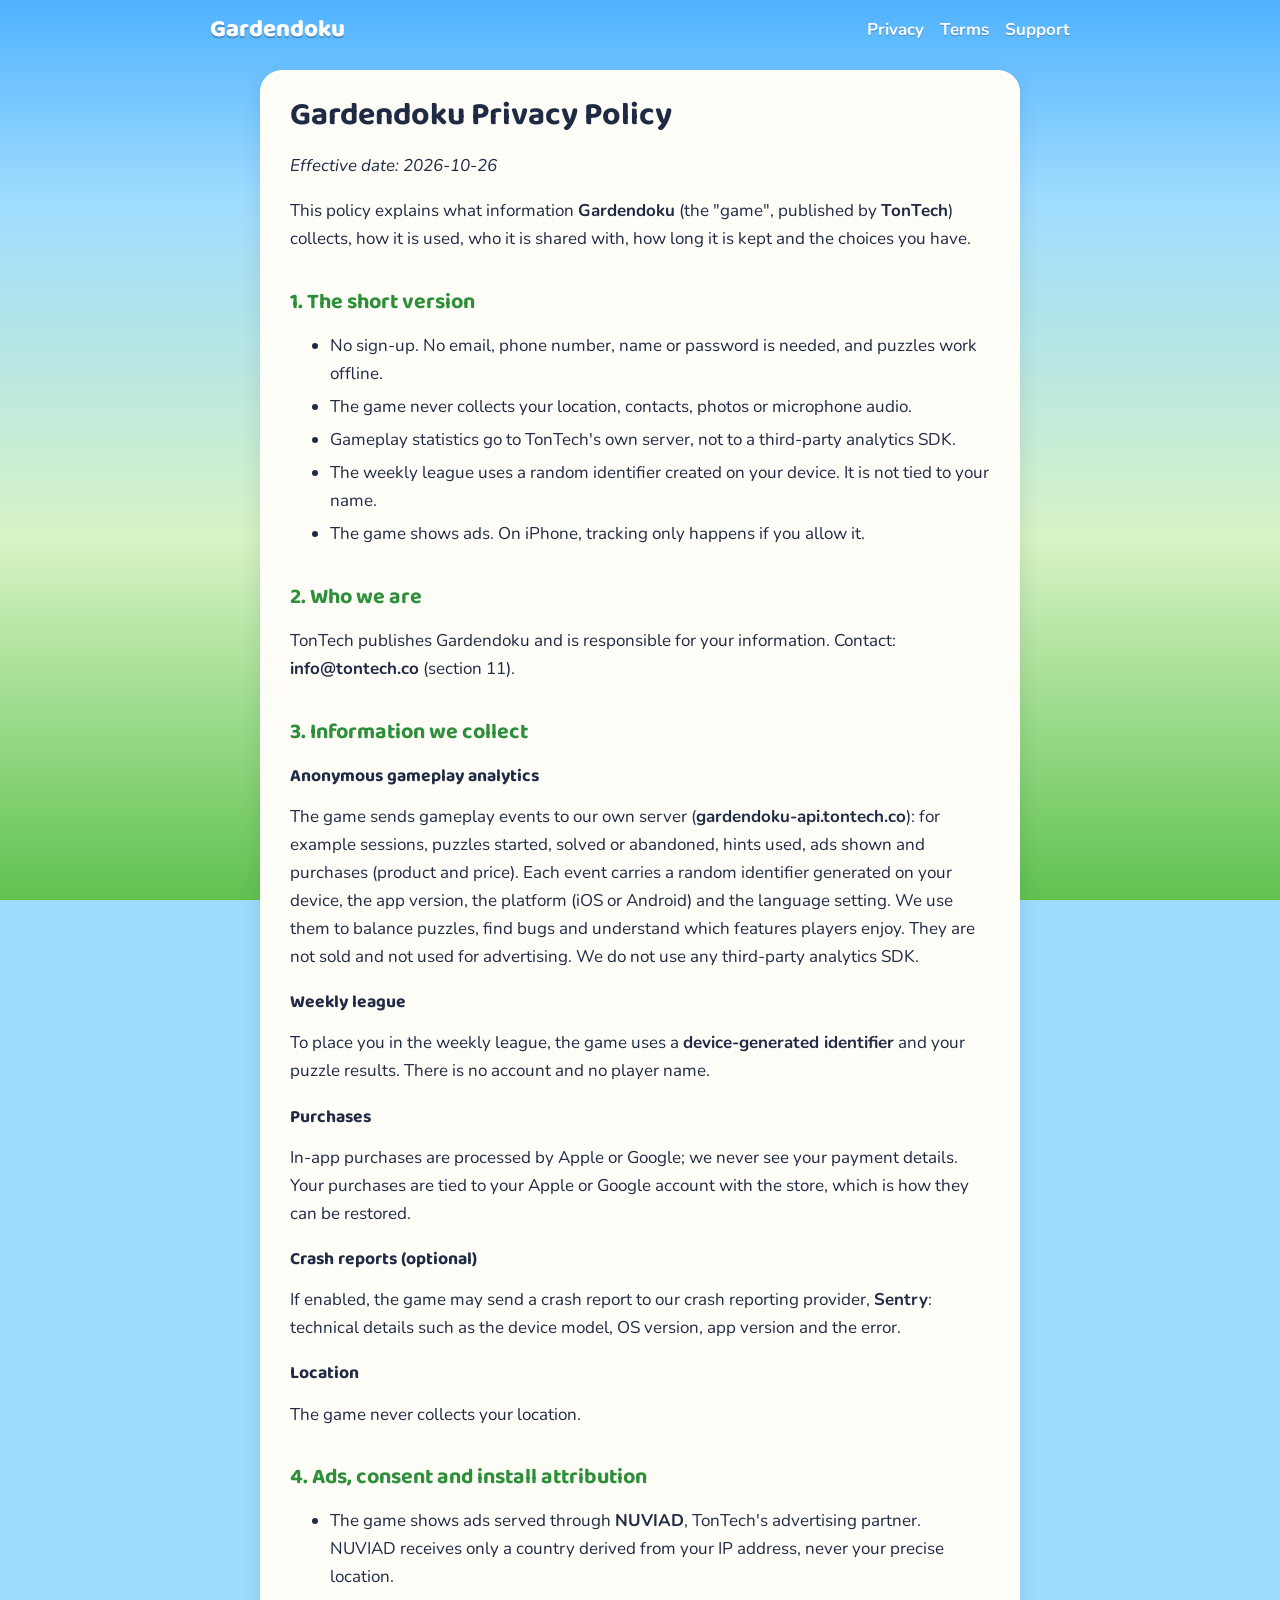
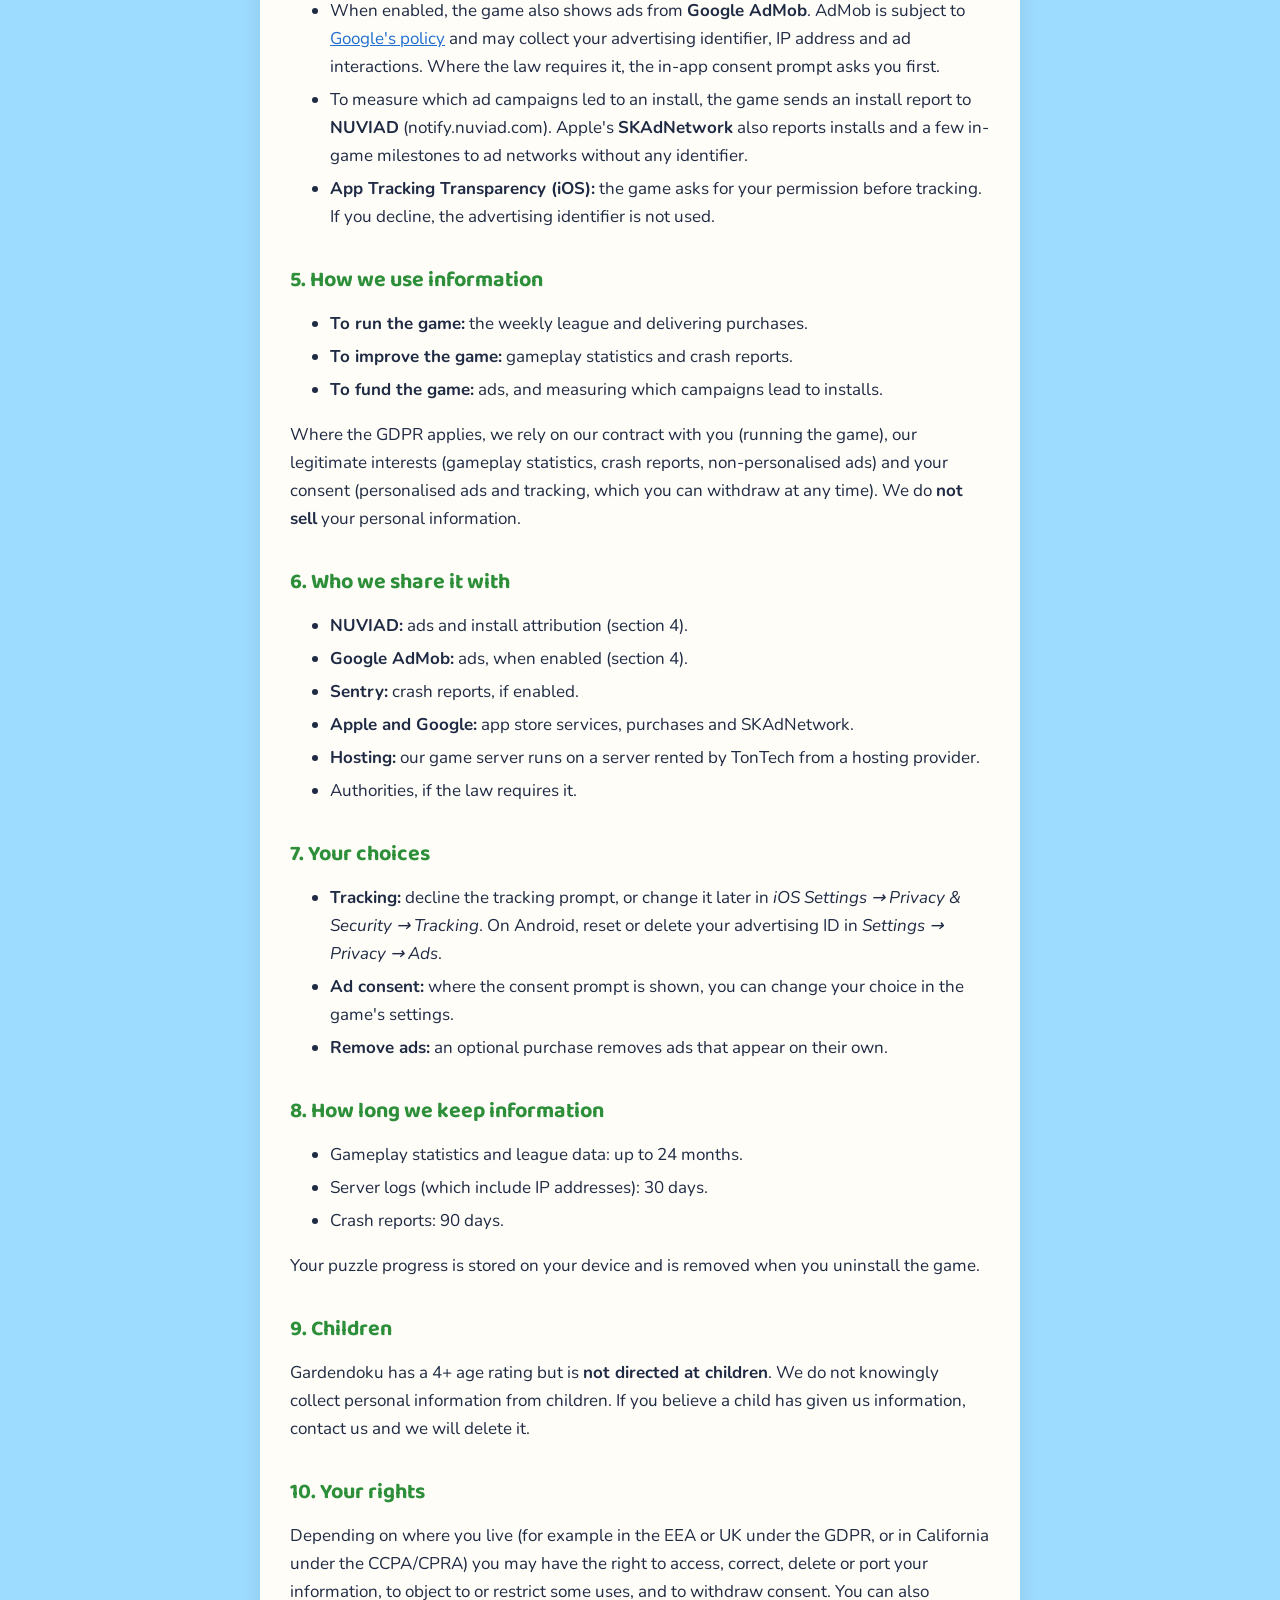
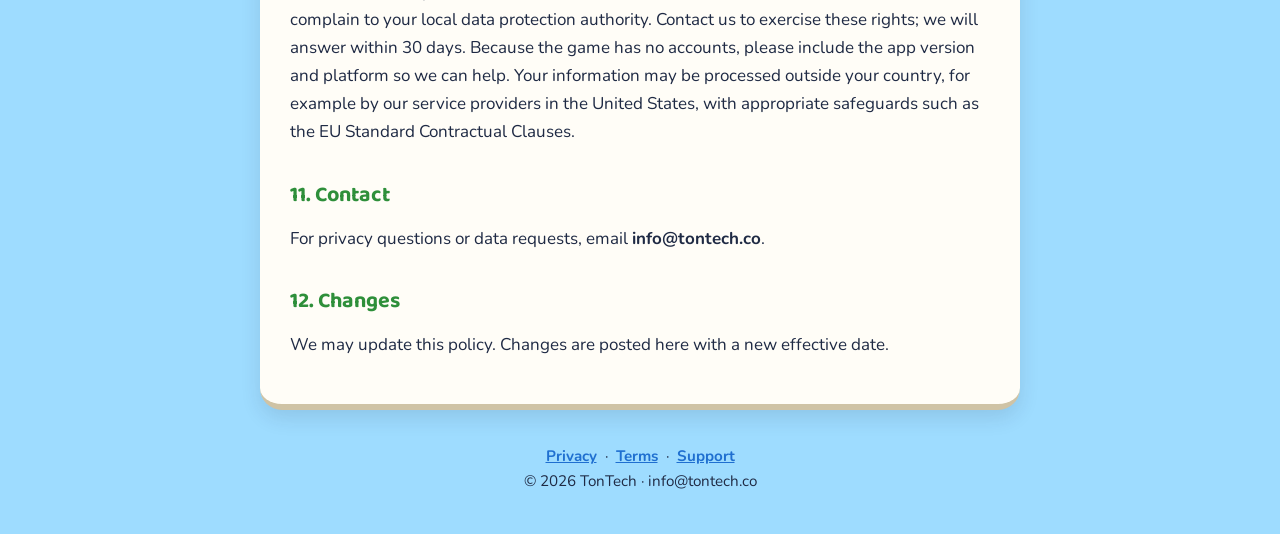
==== privacy/index.html @ f6119685 "feat: add Gardendoku support site (home, privacy, terms, support)" ====
<!doctype html>
<html lang="en">
<head>
<meta charset="utf-8">
<meta name="viewport" content="width=device-width, initial-scale=1">
<title>Gardendoku - Privacy Policy</title>
<meta name="description" content="What Gardendoku collects, why, and your choices.">
<meta name="theme-color" content="#4FB2FF">
<link rel="icon" href="../assets/icon.png">
<link rel="preconnect" href="https://fonts.googleapis.com"><link rel="preconnect" href="https://fonts.gstatic.com" crossorigin>
<link href="https://fonts.googleapis.com/css2?family=Baloo+2:wght@600;800&family=Nunito:wght@400;700;800&display=swap" rel="stylesheet">
<link rel="stylesheet" href="../assets/site.css">
</head>
<body>
<header class="site"><div class="wrap"><a class="brand" href="../">Gardendoku</a>
<nav><a href="../privacy/">Privacy</a><a href="../terms/">Terms</a><a href="../support/">Support</a></nav></div></header>
<main class="wrap"><div class="panel">
<h1>Gardendoku Privacy Policy</h1>
<p><em>Effective date: 2026-10-26</em></p>
<p>This policy explains what information <strong>Gardendoku</strong> (the "game", published by <strong>TonTech</strong>) collects, how it is used, who it is shared with, how long it is kept and the choices you have.</p>

<h2>1. The short version</h2>
<ul>
<li>No sign-up. No email, phone number, name or password is needed, and puzzles work offline.</li>
<li>The game never collects your location, contacts, photos or microphone audio.</li>
<li>Gameplay statistics go to TonTech's own server, not to a third-party analytics SDK.</li>
<li>The weekly league uses a random identifier created on your device. It is not tied to your name.</li>
<li>The game shows ads. On iPhone, tracking only happens if you allow it.</li>
</ul>

<h2>2. Who we are</h2>
<p>TonTech publishes Gardendoku and is responsible for your information. Contact: <strong>info@tontech.co</strong> (section 11).</p>

<h2>3. Information we collect</h2>
<h3>Anonymous gameplay analytics</h3>
<p>The game sends gameplay events to our own server (<strong>gardendoku-api.tontech.co</strong>): for example sessions, puzzles started, solved or abandoned, hints used, ads shown and purchases (product and price). Each event carries a random identifier generated on your device, the app version, the platform (iOS or Android) and the language setting. We use them to balance puzzles, find bugs and understand which features players enjoy. They are not sold and not used for advertising. We do not use any third-party analytics SDK.</p>
<h3>Weekly league</h3>
<p>To place you in the weekly league, the game uses a <strong>device-generated identifier</strong> and your puzzle results. There is no account and no player name.</p>
<h3>Purchases</h3>
<p>In-app purchases are processed by Apple or Google; we never see your payment details. Your purchases are tied to your Apple or Google account with the store, which is how they can be restored.</p>
<h3>Crash reports (optional)</h3>
<p>If enabled, the game may send a crash report to our crash reporting provider, <strong>Sentry</strong>: technical details such as the device model, OS version, app version and the error.</p>
<h3>Location</h3>
<p>The game never collects your location.</p>

<h2>4. Ads, consent and install attribution</h2>
<ul>
<li>The game shows ads served through <strong>NUVIAD</strong>, TonTech's advertising partner. NUVIAD receives only a country derived from your IP address, never your precise location.</li>
<li>When enabled, the game also shows ads from <strong>Google AdMob</strong>. AdMob is subject to <a href="https://policies.google.com/technologies/partner-sites" target="_blank" rel="noopener noreferrer">Google's policy</a> and may collect your advertising identifier, IP address and ad interactions. Where the law requires it, the in-app consent prompt asks you first.</li>
<li>To measure which ad campaigns led to an install, the game sends an install report to <strong>NUVIAD</strong> (notify.nuviad.com). Apple's <strong>SKAdNetwork</strong> also reports installs and a few in-game milestones to ad networks without any identifier.</li>
<li><strong>App Tracking Transparency (iOS):</strong> the game asks for your permission before tracking. If you decline, the advertising identifier is not used.</li>
</ul>

<h2>5. How we use information</h2>
<ul>
<li><strong>To run the game:</strong> the weekly league and delivering purchases.</li>
<li><strong>To improve the game:</strong> gameplay statistics and crash reports.</li>
<li><strong>To fund the game:</strong> ads, and measuring which campaigns lead to installs.</li>
</ul>
<p>Where the GDPR applies, we rely on our contract with you (running the game), our legitimate interests (gameplay statistics, crash reports, non-personalised ads) and your consent (personalised ads and tracking, which you can withdraw at any time). We do <strong>not sell</strong> your personal information.</p>

<h2>6. Who we share it with</h2>
<ul>
<li><strong>NUVIAD:</strong> ads and install attribution (section 4).</li>
<li><strong>Google AdMob:</strong> ads, when enabled (section 4).</li>
<li><strong>Sentry:</strong> crash reports, if enabled.</li>
<li><strong>Apple and Google:</strong> app store services, purchases and SKAdNetwork.</li>
<li><strong>Hosting:</strong> our game server runs on a server rented by TonTech from a hosting provider.</li>
<li>Authorities, if the law requires it.</li>
</ul>

<h2>7. Your choices</h2>
<ul>
<li><strong>Tracking:</strong> decline the tracking prompt, or change it later in <em>iOS Settings &rarr; Privacy &amp; Security &rarr; Tracking</em>. On Android, reset or delete your advertising ID in <em>Settings &rarr; Privacy &rarr; Ads</em>.</li>
<li><strong>Ad consent:</strong> where the consent prompt is shown, you can change your choice in the game's settings.</li>
<li><strong>Remove ads:</strong> an optional purchase removes ads that appear on their own.</li>
</ul>

<h2>8. How long we keep information</h2>
<ul>
<li>Gameplay statistics and league data: up to 24 months.</li>
<li>Server logs (which include IP addresses): 30 days.</li>
<li>Crash reports: 90 days.</li>
</ul>
<p>Your puzzle progress is stored on your device and is removed when you uninstall the game.</p>

<h2>9. Children</h2>
<p>Gardendoku has a 4+ age rating but is <strong>not directed at children</strong>. We do not knowingly collect personal information from children. If you believe a child has given us information, contact us and we will delete it.</p>

<h2>10. Your rights</h2>
<p>Depending on where you live (for example in the EEA or UK under the GDPR, or in California under the CCPA/CPRA) you may have the right to access, correct, delete or port your information, to object to or restrict some uses, and to withdraw consent. You can also complain to your local data protection authority. Contact us to exercise these rights; we will answer within 30 days. Because the game has no accounts, please include the app version and platform so we can help. Your information may be processed outside your country, for example by our service providers in the United States, with appropriate safeguards such as the EU Standard Contractual Clauses.</p>

<h2>11. Contact</h2>
<p>For privacy questions or data requests, email <strong>info@tontech.co</strong>.</p>

<h2>12. Changes</h2>
<p>We may update this policy. Changes are posted here with a new effective date.</p>

</div></main>
<footer><div class="wrap"><a href="../privacy/">Privacy</a> &nbsp;&middot;&nbsp; <a href="../terms/">Terms</a> &nbsp;&middot;&nbsp; <a href="../support/">Support</a><br>&copy; 2026 TonTech &middot; info@tontech.co</div></footer>
</body>
</html>
---- assets/site.css ----
:root { color-scheme: light; --ink:#1F2A44; --card:#FFFDF7; --edge:#CFC3A5; --green:#4CC854; --green-edge:#2E8F3A; --gold:#F0A800; }
* { box-sizing: border-box; }
body { margin:0; font:17px/1.65 "Nunito",system-ui,-apple-system,"Segoe UI",Roboto,sans-serif; color:var(--ink);
  background:#9EDCFF; background-image:linear-gradient(180deg,#4FB2FF 0%,#9EDCFF 22%,#D6F3C4 60%,#5FC24F 100%); background-attachment:fixed; min-height:100vh; }
h1,h2,h3,.brand { font-family:"Baloo 2","Nunito",system-ui,sans-serif; line-height:1.15; }
.wrap { max-width:900px; margin:0 auto; padding:0 20px; }
a { color:#1f6fd0; }
header.site { padding:16px 0; }
header.site .wrap { display:flex; align-items:center; justify-content:space-between; }
.brand { font-size:1.5rem; font-weight:800; color:#fff; text-decoration:none; text-shadow:0 2px 0 rgba(31,42,68,.3); }
nav a { color:#fff; font-weight:700; margin-left:16px; text-decoration:none; text-shadow:0 1px 0 rgba(31,42,68,.35); }
.card, .panel { background:var(--card); border-radius:22px; border-bottom:6px solid var(--edge); padding:22px 24px; box-shadow:0 8px 20px rgba(31,42,68,.12); }
.panel { max-width:760px; margin:10px auto 0; padding:28px 30px; }
.panel h1 { font-size:2rem; margin:0 0 .3em; }
.panel h2 { font-size:1.35rem; margin:1.7em 0 .3em; color:#2E8F3A; }
.panel h3 { font-size:1.1rem; margin:1.2em 0 .2em; }
.panel li { margin:.3em 0; }
.hero { text-align:center; padding:20px 0 30px; }
.hero img { width:200px; max-width:60%; border-radius:44px; box-shadow:0 14px 30px rgba(31,42,68,.3); }
.hero h1 { font-size:clamp(2.6rem,9vw,4rem); font-weight:800; margin:14px 0 4px; color:#fff; text-shadow:0 3px 0 rgba(31,42,68,.3); }
.tagline { font-size:1.3rem; font-weight:700; color:var(--ink); margin:0 0 20px; }
.badges { display:flex; gap:12px; justify-content:center; flex-wrap:wrap; margin-top:10px; }
.badge { display:inline-block; background:var(--green); color:#fff; font-weight:800; text-decoration:none; padding:12px 24px; border-radius:16px; border-bottom:5px solid var(--green-edge); }
.badge:hover { filter:brightness(1.05); }
h2.section { font-size:1.9rem; text-align:center; margin:36px 0 14px; color:var(--ink); }
.grid { display:grid; grid-template-columns:repeat(auto-fit,minmax(260px,1fr)); gap:16px; }
.card h3 { margin:0 0 4px; font-size:1.25rem; }
.card h3 span { color:var(--gold); }
.card p { margin:0; }
footer { text-align:center; padding:34px 0 40px; color:var(--ink); font-size:.95rem; }
footer a { font-weight:700; }
@media (max-width:620px) { .panel { padding:22px 18px; } }
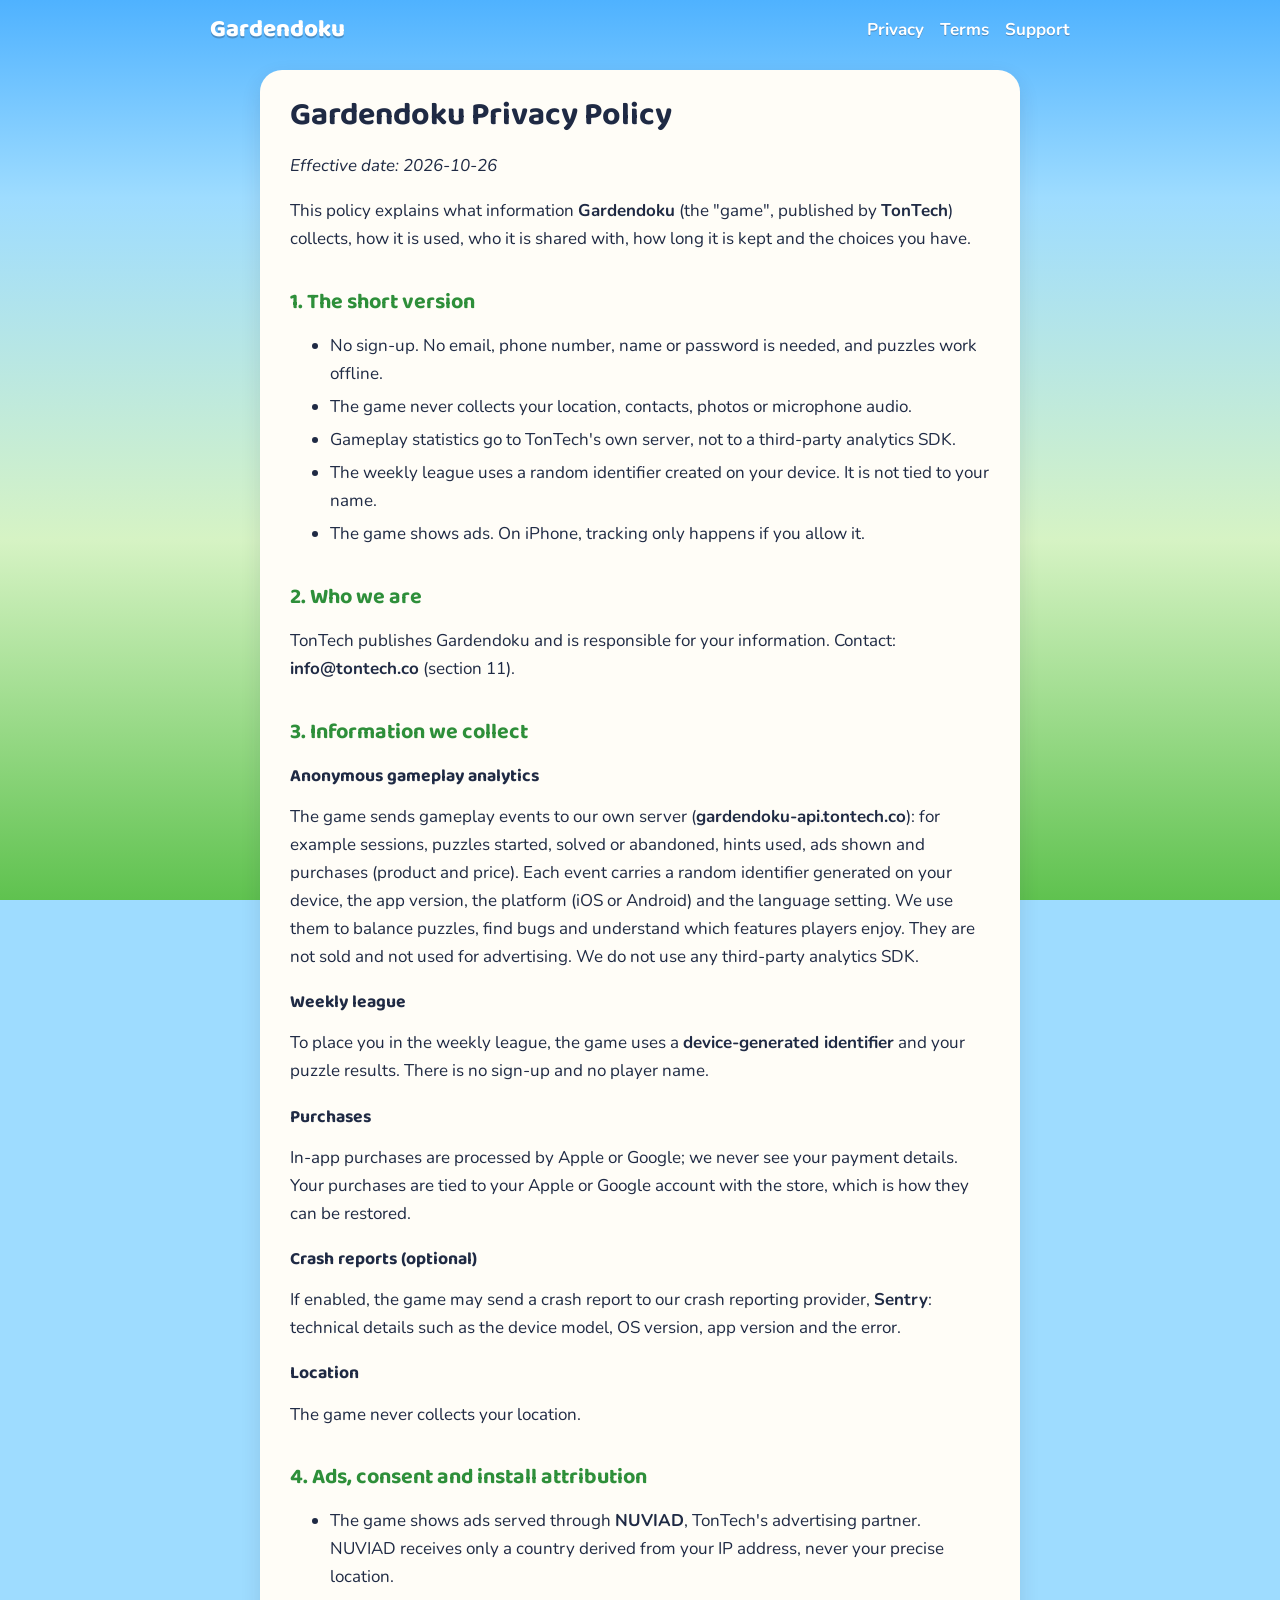
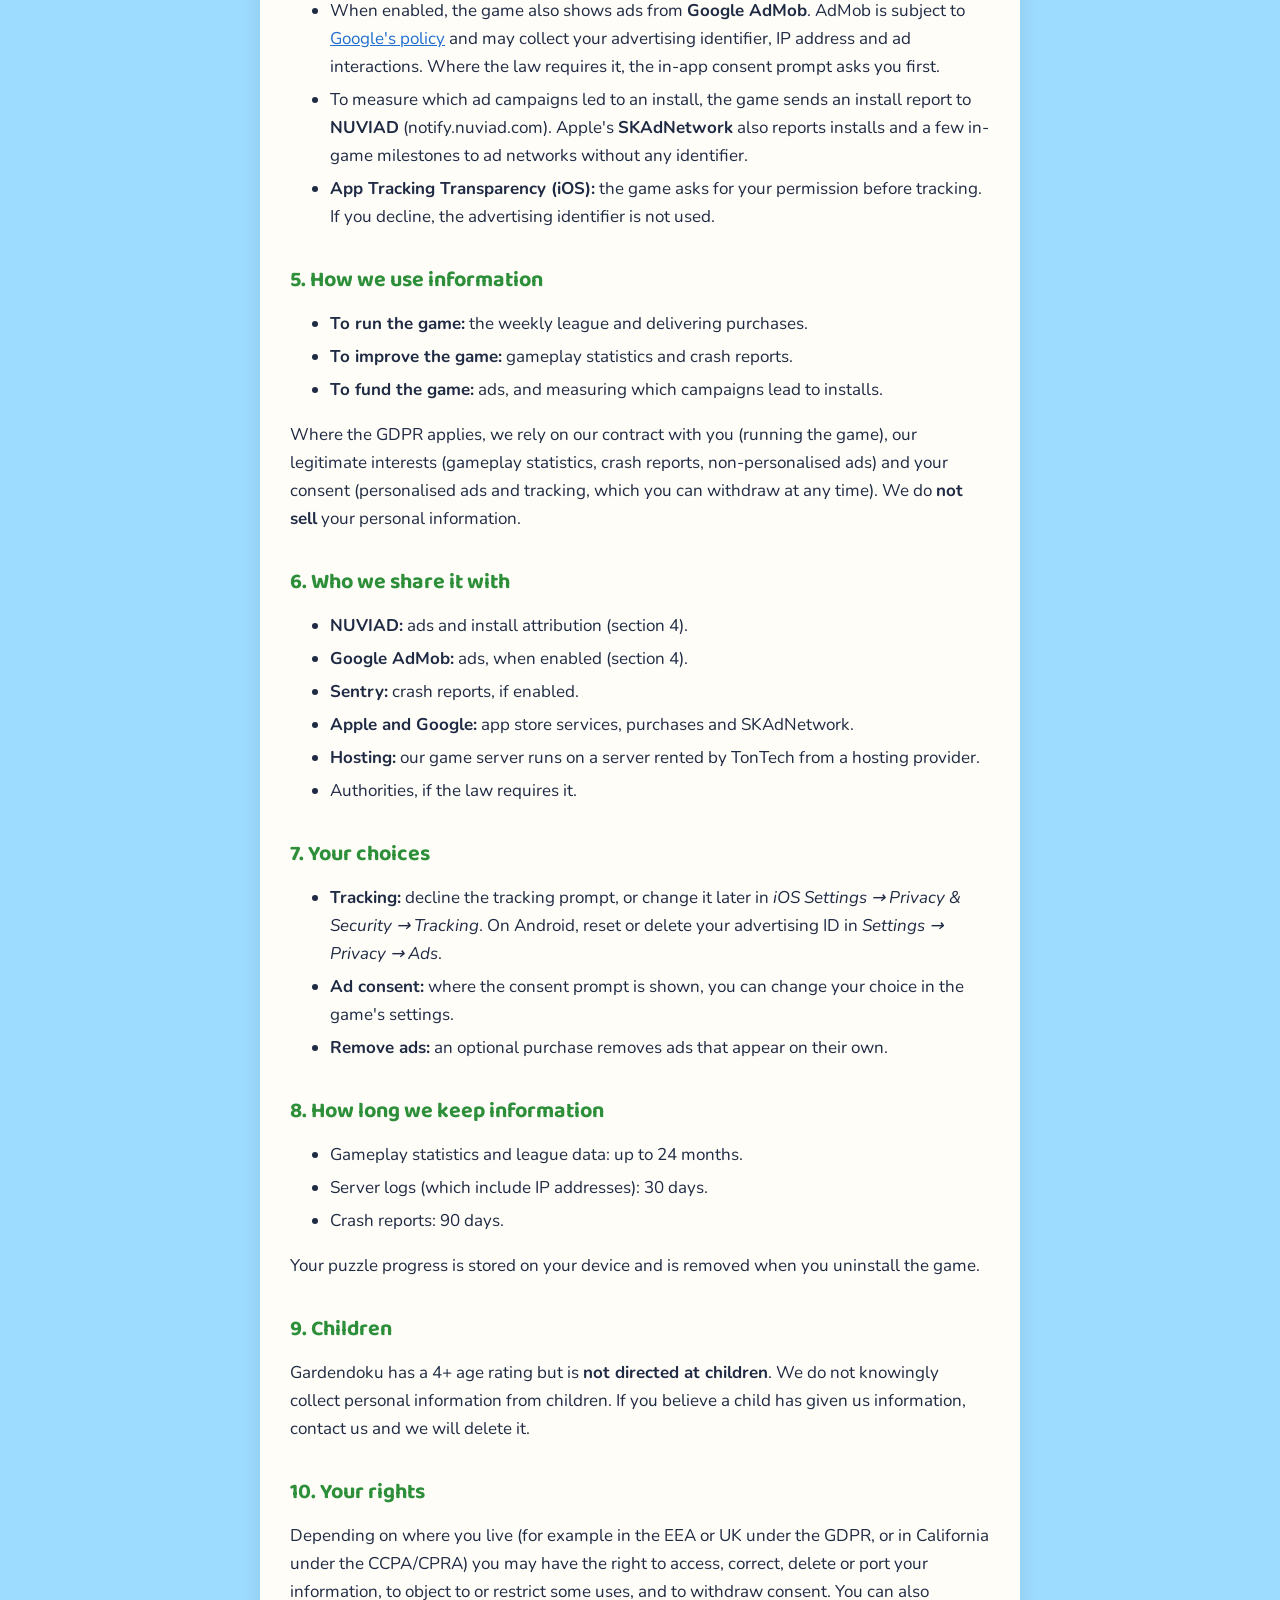
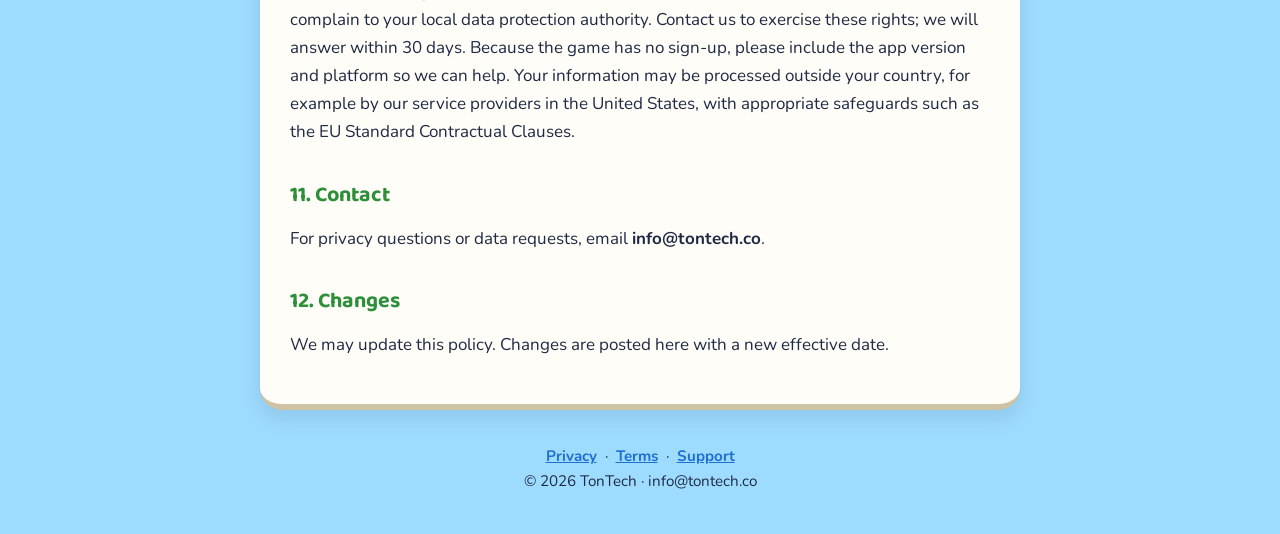
==== commit f67cba75: "fix: remove stray account and font-stack wording" ====
--- a/privacy/index.html
+++ b/privacy/index.html
@@ -35,7 +35,7 @@
 <h3>Anonymous gameplay analytics</h3>
 <p>The game sends gameplay events to our own server (<strong>gardendoku-api.tontech.co</strong>): for example sessions, puzzles started, solved or abandoned, hints used, ads shown and purchases (product and price). Each event carries a random identifier generated on your device, the app version, the platform (iOS or Android) and the language setting. We use them to balance puzzles, find bugs and understand which features players enjoy. They are not sold and not used for advertising. We do not use any third-party analytics SDK.</p>
 <h3>Weekly league</h3>
-<p>To place you in the weekly league, the game uses a <strong>device-generated identifier</strong> and your puzzle results. There is no account and no player name.</p>
+<p>To place you in the weekly league, the game uses a <strong>device-generated identifier</strong> and your puzzle results. There is no sign-up and no player name.</p>
 <h3>Purchases</h3>
 <p>In-app purchases are processed by Apple or Google; we never see your payment details. Your purchases are tied to your Apple or Google account with the store, which is how they can be restored.</p>
 <h3>Crash reports (optional)</h3>
@@ -88,7 +88,7 @@
 <p>Gardendoku has a 4+ age rating but is <strong>not directed at children</strong>. We do not knowingly collect personal information from children. If you believe a child has given us information, contact us and we will delete it.</p>
 
 <h2>10. Your rights</h2>
-<p>Depending on where you live (for example in the EEA or UK under the GDPR, or in California under the CCPA/CPRA) you may have the right to access, correct, delete or port your information, to object to or restrict some uses, and to withdraw consent. You can also complain to your local data protection authority. Contact us to exercise these rights; we will answer within 30 days. Because the game has no accounts, please include the app version and platform so we can help. Your information may be processed outside your country, for example by our service providers in the United States, with appropriate safeguards such as the EU Standard Contractual Clauses.</p>
+<p>Depending on where you live (for example in the EEA or UK under the GDPR, or in California under the CCPA/CPRA) you may have the right to access, correct, delete or port your information, to object to or restrict some uses, and to withdraw consent. You can also complain to your local data protection authority. Contact us to exercise these rights; we will answer within 30 days. Because the game has no sign-up, please include the app version and platform so we can help. Your information may be processed outside your country, for example by our service providers in the United States, with appropriate safeguards such as the EU Standard Contractual Clauses.</p>
 
 <h2>11. Contact</h2>
 <p>For privacy questions or data requests, email <strong>info@tontech.co</strong>.</p>
--- a/assets/site.css
+++ b/assets/site.css
@@ -1,6 +1,6 @@
 :root { color-scheme: light; --ink:#1F2A44; --card:#FFFDF7; --edge:#CFC3A5; --green:#4CC854; --green-edge:#2E8F3A; --gold:#F0A800; }
 * { box-sizing: border-box; }
-body { margin:0; font:17px/1.65 "Nunito",system-ui,-apple-system,"Segoe UI",Roboto,sans-serif; color:var(--ink);
+body { margin:0; font:17px/1.65 "Nunito",system-ui,-apple-system,"Segoe UI",sans-serif; color:var(--ink);
   background:#9EDCFF; background-image:linear-gradient(180deg,#4FB2FF 0%,#9EDCFF 22%,#D6F3C4 60%,#5FC24F 100%); background-attachment:fixed; min-height:100vh; }
 h1,h2,h3,.brand { font-family:"Baloo 2","Nunito",system-ui,sans-serif; line-height:1.15; }
 .wrap { max-width:900px; margin:0 auto; padding:0 20px; }
